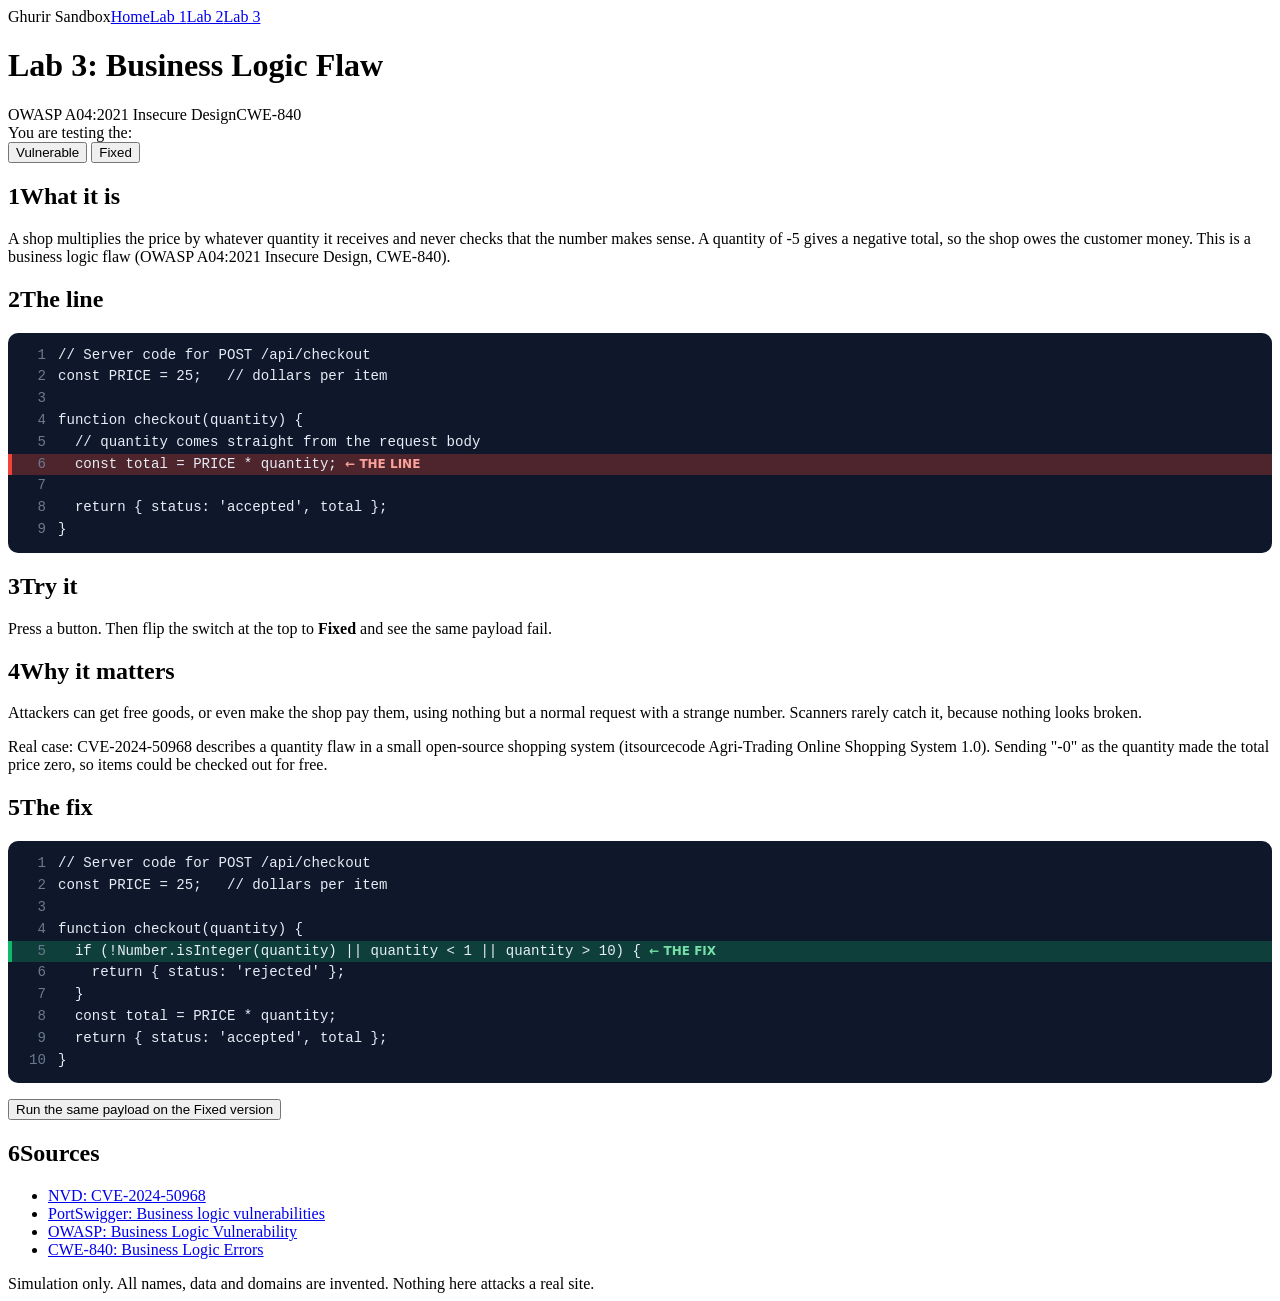
==== lab3.html @ 6415ab6e "Add files via upload" ====
<!doctype html>
<html lang="en">
<head>
<meta charset="utf-8">
<meta name="viewport" content="width=device-width, initial-scale=1">
<title>Lab 3 - Business Logic Flaw | Ghurir Sandbox</title>
<link rel="stylesheet" href="css/style.css">
<style>
/* Safety net for the two code boxes (same look as css/style.css), so the red and green
   highlighted lines still work if the shared stylesheet changes its class names. */
#code-vuln, #code-fixed { background:#0f172a; color:#e6edf6; border-radius:10px; padding:12px 0; margin:0 0 12px; overflow-x:auto; font-size:.88rem; line-height:1.55; font-family:ui-monospace,SFMono-Regular,Menlo,Consolas,monospace; }
#code-vuln .ln, #code-fixed .ln { display:flex; padding:0 14px 0 0; white-space:pre; }
#code-vuln .no, #code-fixed .no { width:38px; text-align:right; padding-right:12px; color:#6b7a90; user-select:none; flex:none; }
#code-vuln .ln.hot { background:rgba(240,68,56,.28); box-shadow:inset 4px 0 0 #f04438; }
#code-fixed .ln.hot { background:rgba(18,183,106,.25); box-shadow:inset 4px 0 0 #12b76a; }
#code-vuln .ln.hot .tx::after { content:"  \2190  THE LINE"; color:#fda29b; font-weight:700; font-family:system-ui,sans-serif; font-size:.75rem; }
#code-fixed .ln.hot .tx::after { content:"  \2190  THE FIX"; color:#75e0a7; font-weight:700; font-family:system-ui,sans-serif; font-size:.75rem; }
</style>
</head>
<body>
<nav><span class="brand">Ghurir Sandbox</span><a href="index.html">Home</a><a href="lab1.html">Lab 1</a><a href="lab2.html">Lab 2</a><a href="lab3.html" class=active>Lab 3</a></nav>
<main>
  <h1>Lab 3: Business Logic Flaw</h1>
  <div class="tags"><span class="tag">OWASP A04:2021 Insecure Design</span><span class="tag">CWE-840</span></div>

  <div class="modebar">
    <span class="label">You are testing the:</span>
    <div class="switch" role="group" aria-label="Choose version">
      <button type="button" class="mode-btn" data-mode="vulnerable" aria-pressed="true">Vulnerable</button>
      <button type="button" class="mode-btn" data-mode="fixed" aria-pressed="false">Fixed</button>
    </div>
  </div>

  <section class="card">
    <h2><span class="step">1</span>What it is</h2>
    <p>A shop multiplies the price by whatever quantity it receives and never checks that the number makes sense. A quantity of -5 gives a negative total, so the shop owes the customer money. This is a business logic flaw (OWASP A04:2021 Insecure Design, CWE-840).</p>
  </section>

  <section class="card">
    <h2><span class="step">2</span>The line</h2>
    <pre class="code" id="code-vuln" aria-label="Vulnerable code"><div class="ln"><span class="no">1</span><span class="tx">// Server code for POST /api/checkout</span></div><div class="ln"><span class="no">2</span><span class="tx">const PRICE = 25;   // dollars per item</span></div><div class="ln"><span class="no">3</span><span class="tx"> </span></div><div class="ln"><span class="no">4</span><span class="tx">function checkout(quantity) {</span></div><div class="ln"><span class="no">5</span><span class="tx">  // quantity comes straight from the request body</span></div><div class="ln hot"><span class="no">6</span><span class="tx">  const total = PRICE * quantity;</span></div><div class="ln"><span class="no">7</span><span class="tx"> </span></div><div class="ln"><span class="no">8</span><span class="tx">  return { status: 'accepted', total };</span></div><div class="ln"><span class="no">9</span><span class="tx">}</span></div></pre>
    <p class="why" id="why-vuln"></p>
  </section>

  <section class="card" id="try-it">
    <h2><span class="step">3</span>Try it</h2>
    <p>Press a button. Then flip the switch at the top to <b>Fixed</b> and see the same payload fail.</p>
    <div id="payloads"></div>
    <div id="output" class="out empty" aria-live="polite"></div>
  </section>

  <section class="card">
    <h2><span class="step">4</span>Why it matters</h2>
    <p>Attackers can get free goods, or even make the shop pay them, using nothing but a normal request with a strange number. Scanners rarely catch it, because nothing looks broken.</p><p>Real case: CVE-2024-50968 describes a quantity flaw in a small open-source shopping system (itsourcecode Agri-Trading Online Shopping System 1.0). Sending &quot;-0&quot; as the quantity made the total price zero, so items could be checked out for free.</p>
  </section>

  <section class="card">
    <h2><span class="step">5</span>The fix</h2>
    <pre class="code" id="code-fixed" aria-label="Fixed code"><div class="ln"><span class="no">1</span><span class="tx">// Server code for POST /api/checkout</span></div><div class="ln"><span class="no">2</span><span class="tx">const PRICE = 25;   // dollars per item</span></div><div class="ln"><span class="no">3</span><span class="tx"> </span></div><div class="ln"><span class="no">4</span><span class="tx">function checkout(quantity) {</span></div><div class="ln hot fixline"><span class="no">5</span><span class="tx">  if (!Number.isInteger(quantity) || quantity &lt; 1 || quantity &gt; 10) {</span></div><div class="ln"><span class="no">6</span><span class="tx">    return { status: 'rejected' };</span></div><div class="ln"><span class="no">7</span><span class="tx">  }</span></div><div class="ln"><span class="no">8</span><span class="tx">  const total = PRICE * quantity;</span></div><div class="ln"><span class="no">9</span><span class="tx">  return { status: 'accepted', total };</span></div><div class="ln"><span class="no">10</span><span class="tx">}</span></div></pre>
    <p class="why fixwhy" id="why-fixed"></p>
    <button type="button" class="cta" id="run-fixed">Run the same payload on the Fixed version</button>
  </section>

  <section class="card">
    <h2><span class="step">6</span>Sources</h2>
    <ul class="sources"><li><a href="https://nvd.nist.gov/vuln/detail/CVE-2024-50968" target="_blank" rel="noopener noreferrer">NVD: CVE-2024-50968</a></li><li><a href="https://portswigger.net/web-security/logic-flaws" target="_blank" rel="noopener noreferrer">PortSwigger: Business logic vulnerabilities</a></li><li><a href="https://owasp.org/www-community/vulnerabilities/Business_logic_vulnerability" target="_blank" rel="noopener noreferrer">OWASP: Business Logic Vulnerability</a></li><li><a href="https://cwe.mitre.org/data/definitions/840.html" target="_blank" rel="noopener noreferrer">CWE-840: Business Logic Errors</a></li></ul>
  </section>
</main>
<footer>Simulation only. All names, data and domains are invented. Nothing here attacks a real site.</footer>
<script src="js/lab-ui.js"></script>
<script src="js/lab3.js"></script>
</body>
</html>
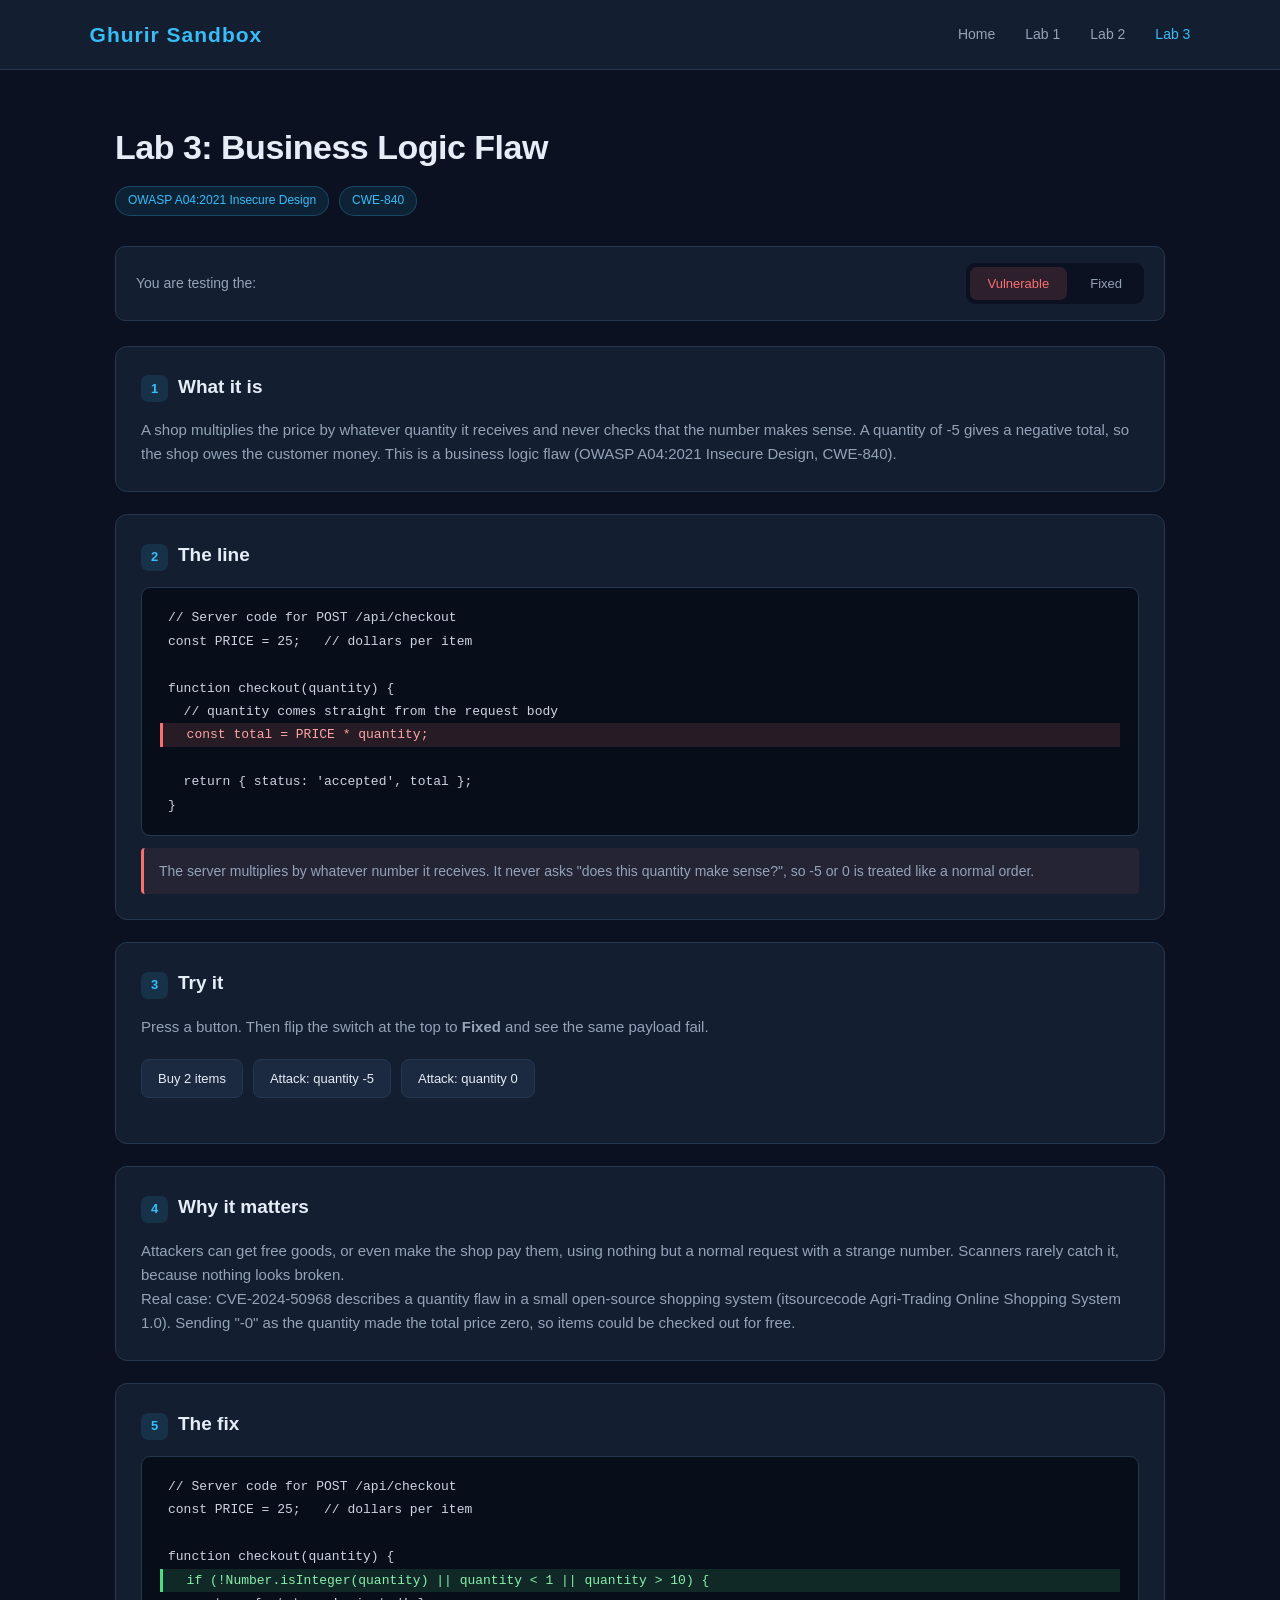
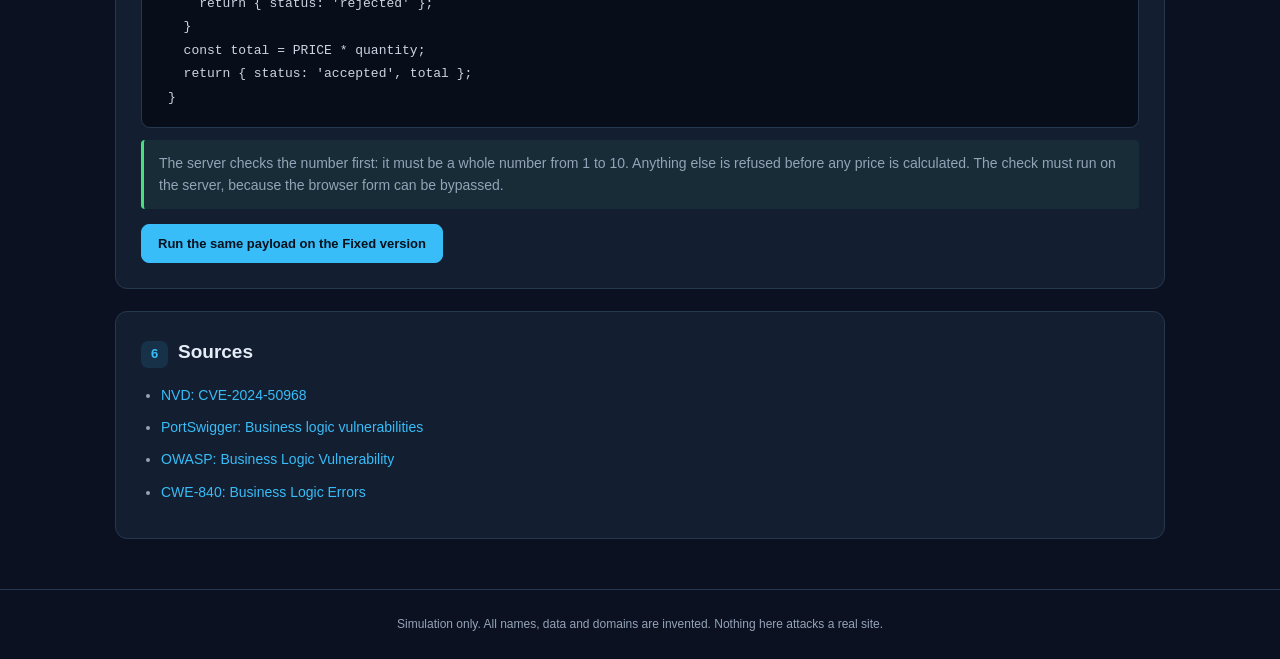
==== commit c6ee6f69: "Add files via upload" ====
--- a/lab3.html
+++ b/lab3.html
@@ -5,17 +5,6 @@
 <meta name="viewport" content="width=device-width, initial-scale=1">
 <title>Lab 3 - Business Logic Flaw | Ghurir Sandbox</title>
 <link rel="stylesheet" href="css/style.css">
-<style>
-/* Safety net for the two code boxes (same look as css/style.css), so the red and green
-   highlighted lines still work if the shared stylesheet changes its class names. */
-#code-vuln, #code-fixed { background:#0f172a; color:#e6edf6; border-radius:10px; padding:12px 0; margin:0 0 12px; overflow-x:auto; font-size:.88rem; line-height:1.55; font-family:ui-monospace,SFMono-Regular,Menlo,Consolas,monospace; }
-#code-vuln .ln, #code-fixed .ln { display:flex; padding:0 14px 0 0; white-space:pre; }
-#code-vuln .no, #code-fixed .no { width:38px; text-align:right; padding-right:12px; color:#6b7a90; user-select:none; flex:none; }
-#code-vuln .ln.hot { background:rgba(240,68,56,.28); box-shadow:inset 4px 0 0 #f04438; }
-#code-fixed .ln.hot { background:rgba(18,183,106,.25); box-shadow:inset 4px 0 0 #12b76a; }
-#code-vuln .ln.hot .tx::after { content:"  \2190  THE LINE"; color:#fda29b; font-weight:700; font-family:system-ui,sans-serif; font-size:.75rem; }
-#code-fixed .ln.hot .tx::after { content:"  \2190  THE FIX"; color:#75e0a7; font-weight:700; font-family:system-ui,sans-serif; font-size:.75rem; }
-</style>
 </head>
 <body>
 <nav><span class="brand">Ghurir Sandbox</span><a href="index.html">Home</a><a href="lab1.html">Lab 1</a><a href="lab2.html">Lab 2</a><a href="lab3.html" class=active>Lab 3</a></nav>
@@ -38,7 +27,7 @@
 
   <section class="card">
     <h2><span class="step">2</span>The line</h2>
-    <pre class="code" id="code-vuln" aria-label="Vulnerable code"><div class="ln"><span class="no">1</span><span class="tx">// Server code for POST /api/checkout</span></div><div class="ln"><span class="no">2</span><span class="tx">const PRICE = 25;   // dollars per item</span></div><div class="ln"><span class="no">3</span><span class="tx"> </span></div><div class="ln"><span class="no">4</span><span class="tx">function checkout(quantity) {</span></div><div class="ln"><span class="no">5</span><span class="tx">  // quantity comes straight from the request body</span></div><div class="ln hot"><span class="no">6</span><span class="tx">  const total = PRICE * quantity;</span></div><div class="ln"><span class="no">7</span><span class="tx"> </span></div><div class="ln"><span class="no">8</span><span class="tx">  return { status: 'accepted', total };</span></div><div class="ln"><span class="no">9</span><span class="tx">}</span></div></pre>
+    <pre class="code" id="code-vuln" aria-label="Vulnerable code"></pre>
     <p class="why" id="why-vuln"></p>
   </section>
 
@@ -56,7 +45,7 @@
 
   <section class="card">
     <h2><span class="step">5</span>The fix</h2>
-    <pre class="code" id="code-fixed" aria-label="Fixed code"><div class="ln"><span class="no">1</span><span class="tx">// Server code for POST /api/checkout</span></div><div class="ln"><span class="no">2</span><span class="tx">const PRICE = 25;   // dollars per item</span></div><div class="ln"><span class="no">3</span><span class="tx"> </span></div><div class="ln"><span class="no">4</span><span class="tx">function checkout(quantity) {</span></div><div class="ln hot fixline"><span class="no">5</span><span class="tx">  if (!Number.isInteger(quantity) || quantity &lt; 1 || quantity &gt; 10) {</span></div><div class="ln"><span class="no">6</span><span class="tx">    return { status: 'rejected' };</span></div><div class="ln"><span class="no">7</span><span class="tx">  }</span></div><div class="ln"><span class="no">8</span><span class="tx">  const total = PRICE * quantity;</span></div><div class="ln"><span class="no">9</span><span class="tx">  return { status: 'accepted', total };</span></div><div class="ln"><span class="no">10</span><span class="tx">}</span></div></pre>
+    <pre class="code" id="code-fixed" aria-label="Fixed code"></pre>
     <p class="why fixwhy" id="why-fixed"></p>
     <button type="button" class="cta" id="run-fixed">Run the same payload on the Fixed version</button>
   </section>
--- a/css/style.css
+++ b/css/style.css
@@ -0,0 +1,658 @@
+
+/* ==============================
+   1. Global styles
+============================== */
+
+:root {
+    --bg: #0b1120;
+    --surface: #131e30;
+    --surface-light: #1b2a40;
+    --border: #263750;
+    --text: #e5edf7;
+    --muted: #94a3b8;
+    --accent: #38bdf8;
+    --accent-hover: #0ea5e9;
+    --red: #f87171;
+    --green: #4ade80;
+}
+
+* {
+    margin: 0;
+    padding: 0;
+    box-sizing: border-box;
+}
+
+body {
+    background: var(--bg);
+    color: var(--text);
+    font-family: Arial, Helvetica, sans-serif;
+    line-height: 1.6;
+    min-height: 100vh;
+}
+
+a {
+    color: var(--accent);
+    text-decoration: none;
+}
+
+a:hover {
+    color: var(--accent-hover);
+}
+
+/* ==============================
+   2. Navigation
+============================== */
+
+nav {
+    min-height: 70px;
+    padding: 0 7%;
+    display: flex;
+    align-items: center;
+    gap: 30px;
+    background: var(--surface);
+    border-bottom: 1px solid var(--border);
+}
+
+.brand {
+    font-size: 21px;
+    font-weight: bold;
+    color: var(--accent);
+    margin-right: auto;
+    letter-spacing: 1px;
+}
+
+nav a {
+    color: var(--muted);
+    font-size: 14px;
+    transition: color 0.2s;
+}
+
+nav a:hover,
+nav a.active {
+    color: var(--accent);
+}
+
+/* ==============================
+   3. Main content
+============================== */
+
+main {
+    width: 86%;
+    max-width: 1050px;
+    margin: 50px auto;
+}
+
+h1 {
+    font-size: 34px;
+    margin-bottom: 12px;
+    letter-spacing: -0.5px;
+}
+
+h2 {
+    font-size: 19px;
+    margin-bottom: 16px;
+}
+
+p {
+    color: var(--muted);
+    font-size: 15px;
+}
+
+.tags {
+    display: flex;
+    flex-wrap: wrap;
+    gap: 10px;
+    margin-bottom: 30px;
+}
+
+.tag {
+    background: rgba(56, 189, 248, 0.10);
+    color: var(--accent);
+    border: 1px solid rgba(56, 189, 248, 0.25);
+    border-radius: 20px;
+    padding: 4px 12px;
+    font-size: 12px;
+}
+
+/* ==============================
+   4. Cards and sections
+============================== */
+
+.card {
+    background: var(--surface);
+    border: 1px solid var(--border);
+    border-radius: 12px;
+    padding: 25px;
+    margin-bottom: 22px;
+    transition: border-color 0.2s;
+}
+
+.card:hover {
+    border-color: #38516e;
+}
+
+.step {
+    display: inline-flex;
+    align-items: center;
+    justify-content: center;
+    width: 27px;
+    height: 27px;
+    border-radius: 7px;
+    background: rgba(56, 189, 248, 0.12);
+    color: var(--accent);
+    font-size: 13px;
+    margin-right: 10px;
+}
+
+/* ==============================
+   5. Vulnerable / Fixed switch
+============================== */
+
+.modebar {
+    display: flex;
+    align-items: center;
+    justify-content: space-between;
+    flex-wrap: wrap;
+    gap: 15px;
+    padding: 16px 20px;
+    margin-bottom: 25px;
+    background: var(--surface);
+    border: 1px solid var(--border);
+    border-radius: 10px;
+}
+
+.label {
+    color: var(--muted);
+    font-size: 14px;
+}
+
+.switch {
+    display: flex;
+    gap: 5px;
+    padding: 4px;
+    background: var(--bg);
+    border-radius: 9px;
+}
+
+.mode-btn {
+    border: none;
+    border-radius: 7px;
+    padding: 9px 18px;
+    background: transparent;
+    color: var(--muted);
+    cursor: pointer;
+    font-size: 13px;
+    transition: 0.2s;
+}
+
+.mode-btn[data-mode="vulnerable"][aria-pressed="true"] {
+    background: rgba(248, 113, 113, 0.15);
+    color: var(--red);
+}
+
+.mode-btn[data-mode="fixed"][aria-pressed="true"] {
+    background: rgba(74, 222, 128, 0.15);
+    color: var(--green);
+}
+
+/* ==============================
+   6. Code blocks
+============================== */
+
+.code {
+    background: #080e19;
+    border: 1px solid var(--border);
+    border-radius: 9px;
+    padding: 18px;
+    margin: 12px 0;
+    overflow-x: auto;
+    color: #cbd5e1;
+    font-family: "Courier New", monospace;
+    font-size: 13px;
+    line-height: 1.8;
+    white-space: pre;
+}
+
+.code-line {
+    display: block;
+    padding: 0 8px;
+    min-height: 23px;
+}
+
+.code-line.hot {
+    background: rgba(248, 113, 113, 0.13);
+    border-left: 3px solid var(--red);
+    color: #fca5a5;
+}
+
+.code-line.fixed-hot {
+    background: rgba(74, 222, 128, 0.13);
+    border-left: 3px solid var(--green);
+    color: #86efac;
+}
+
+.why {
+    padding: 12px 15px;
+    background: rgba(248, 113, 113, 0.07);
+    border-left: 3px solid var(--red);
+    border-radius: 4px;
+    font-size: 14px;
+}
+
+.fixwhy {
+    background: rgba(74, 222, 128, 0.07);
+    border-left-color: var(--green);
+}
+
+/* ==============================
+   7. Payload buttons
+============================== */
+
+#payloads {
+    display: flex;
+    flex-wrap: wrap;
+    gap: 10px;
+    margin: 20px 0;
+}
+
+.payload-btn,
+.cta {
+    border: 1px solid var(--border);
+    border-radius: 8px;
+    padding: 11px 16px;
+    background: var(--surface-light);
+    color: var(--text);
+    cursor: pointer;
+    font-size: 13px;
+    transition: 0.2s;
+}
+
+.payload-btn:hover {
+    border-color: var(--accent);
+    color: var(--accent);
+}
+
+.payload-btn.selected {
+    border-color: var(--accent);
+    background: rgba(56, 189, 248, 0.10);
+}
+
+/* ==============================
+   8. Result panel
+============================== */
+
+.out {
+    background: #080e19;
+    border: 1px solid var(--border);
+    border-radius: 9px;
+    padding: 20px;
+    margin-top: 15px;
+    overflow-wrap: anywhere;
+}
+
+.out.empty {
+    display: none;
+}
+
+.out h3 {
+    font-size: 16px;
+    margin-bottom: 12px;
+}
+
+.out p,
+.out pre {
+    font-size: 13px;
+    margin-bottom: 7px;
+}
+
+.out.bad {
+    border-color: var(--red);
+}
+
+.out.bad h3 {
+    color: var(--red);
+}
+
+.out.good {
+    border-color: var(--green);
+}
+
+.out.good h3 {
+    color: var(--green);
+}
+
+.out.neutral {
+    border-color: var(--accent);
+}
+
+.out.neutral h3 {
+    color: var(--accent);
+}
+
+.out pre {
+    white-space: pre-wrap;
+    color: var(--muted);
+    font-family: "Courier New", monospace;
+}
+
+/* ==============================
+   9. Buttons and sources
+============================== */
+
+.cta {
+    margin-top: 15px;
+    background: var(--accent);
+    color: #07111e;
+    border-color: var(--accent);
+    font-weight: bold;
+}
+
+.cta:hover {
+    background: var(--accent-hover);
+}
+
+.sources {
+    padding-left: 20px;
+}
+
+.sources li {
+    margin: 10px 0;
+    color: var(--muted);
+    font-size: 14px;
+}
+
+footer {
+    border-top: 1px solid var(--border);
+    text-align: center;
+    padding: 25px;
+    color: var(--muted);
+    font-size: 12px;
+}
+
+/* ==============================
+   10. Responsive layout
+============================== */
+
+@media (max-width: 650px) {
+    nav {
+        padding: 15px 5%;
+        gap: 14px;
+        flex-wrap: wrap;
+    }
+
+    .brand {
+        width: 100%;
+        margin-bottom: 5px;
+    }
+
+    main {
+        width: 92%;
+        margin: 30px auto;
+    }
+
+    h1 {
+        font-size: 27px;
+    }
+
+    .card {
+        padding: 18px;
+    }
+
+    .modebar {
+        align-items: flex-start;
+        flex-direction: column;
+    }
+
+    .code {
+        font-size: 12px;
+    }
+}
+
+
+/* ==============================
+   11. Home page
+============================== */
+
+.brand-dot {
+    color: var(--text);
+}
+
+.hero {
+    padding: 75px 0 65px;
+    border-bottom: 1px solid var(--border);
+}
+
+.hero-label,
+.section-label {
+    color: var(--accent);
+    font-size: 11px;
+    font-weight: bold;
+    letter-spacing: 2px;
+}
+
+.hero h1 {
+    font-size: clamp(36px, 5vw, 58px);
+    line-height: 1.2;
+    margin: 22px 0;
+}
+
+.highlight {
+    color: var(--accent);
+}
+
+.hero > p {
+    max-width: 600px;
+    font-size: 16px;
+}
+
+.hero-actions {
+    display: flex;
+    align-items: center;
+    gap: 25px;
+    margin-top: 28px;
+}
+
+.hero-actions .cta {
+    display: inline-block;
+    margin: 0;
+}
+
+.secondary-link {
+    font-size: 14px;
+}
+
+.hero-info {
+    display: flex;
+    flex-wrap: wrap;
+    gap: 25px;
+    margin-top: 45px;
+    color: var(--muted);
+    font-size: 12px;
+}
+
+.hero-info span::before {
+    content: "✓";
+    color: var(--green);
+    margin-right: 8px;
+}
+
+/* Labs */
+
+.labs-section {
+    padding: 65px 0;
+}
+
+.section-heading {
+    display: flex;
+    align-items: center;
+    justify-content: space-between;
+    gap: 20px;
+    margin-bottom: 28px;
+}
+
+.section-heading h2,
+.about-section h2 {
+    font-size: 28px;
+    margin: 8px 0;
+}
+
+.section-heading p {
+    font-size: 14px;
+}
+
+.lab-count {
+    color: var(--muted);
+    font-size: 11px;
+    letter-spacing: 1px;
+}
+
+.lab-grid {
+    display: grid;
+    grid-template-columns: repeat(3, 1fr);
+    gap: 20px;
+}
+
+.lab-card {
+    display: flex;
+    flex-direction: column;
+    min-height: 280px;
+    padding: 24px;
+    background: var(--surface);
+    border: 1px solid var(--border);
+    border-radius: 12px;
+    transition: 0.25s;
+}
+
+.lab-card:hover {
+    transform: translateY(-5px);
+    border-color: var(--accent);
+    background: var(--surface-light);
+}
+
+.lab-card-top {
+    display: flex;
+    justify-content: space-between;
+    align-items: center;
+    margin-bottom: 28px;
+}
+
+.lab-number {
+    color: var(--muted);
+    font-size: 13px;
+}
+
+.lab-icon {
+    display: flex;
+    align-items: center;
+    justify-content: center;
+    width: 38px;
+    height: 38px;
+    border-radius: 9px;
+    background: rgba(56, 189, 248, 0.10);
+    color: var(--accent);
+    font-size: 23px;
+}
+
+.lab-category {
+    color: var(--accent);
+    font-size: 10px;
+    letter-spacing: 1px;
+}
+
+.lab-card h3 {
+    color: var(--text);
+    font-size: 19px;
+    margin: 9px 0;
+}
+
+.lab-card p {
+    font-size: 13px;
+    margin-bottom: 25px;
+}
+
+.lab-link {
+    margin-top: auto;
+    color: var(--accent);
+    font-size: 13px;
+    font-weight: bold;
+}
+
+.lab-link span {
+    margin-left: 5px;
+}
+
+/* About */
+
+.about-section {
+    padding: 55px 0 70px;
+    border-top: 1px solid var(--border);
+}
+
+.about-section > p {
+    max-width: 700px;
+    margin-bottom: 30px;
+}
+
+.feature-grid {
+    display: grid;
+    grid-template-columns: repeat(3, 1fr);
+    gap: 20px;
+}
+
+.feature-item {
+    padding: 22px;
+    background: var(--surface);
+    border: 1px solid var(--border);
+    border-radius: 10px;
+}
+
+.feature-number {
+    color: var(--accent);
+    font-size: 12px;
+    font-weight: bold;
+}
+
+.feature-item h3 {
+    font-size: 17px;
+    margin: 10px 0;
+}
+
+.feature-item p {
+    font-size: 13px;
+}
+
+/* Footer */
+
+footer .footer-brand {
+    color: var(--accent);
+    font-size: 18px;
+    font-weight: bold;
+    letter-spacing: 1px;
+}
+
+footer p {
+    margin-top: 5px;
+}
+
+/* Mobile */
+
+@media (max-width: 750px) {
+    .lab-grid,
+    .feature-grid {
+        grid-template-columns: 1fr;
+    }
+
+    .hero {
+        padding: 45px 0;
+    }
+
+    .section-heading {
+        align-items: flex-start;
+        flex-direction: column;
+    }
+
+    .hero-info {
+        gap: 12px;
+        flex-direction: column;
+    }
+}
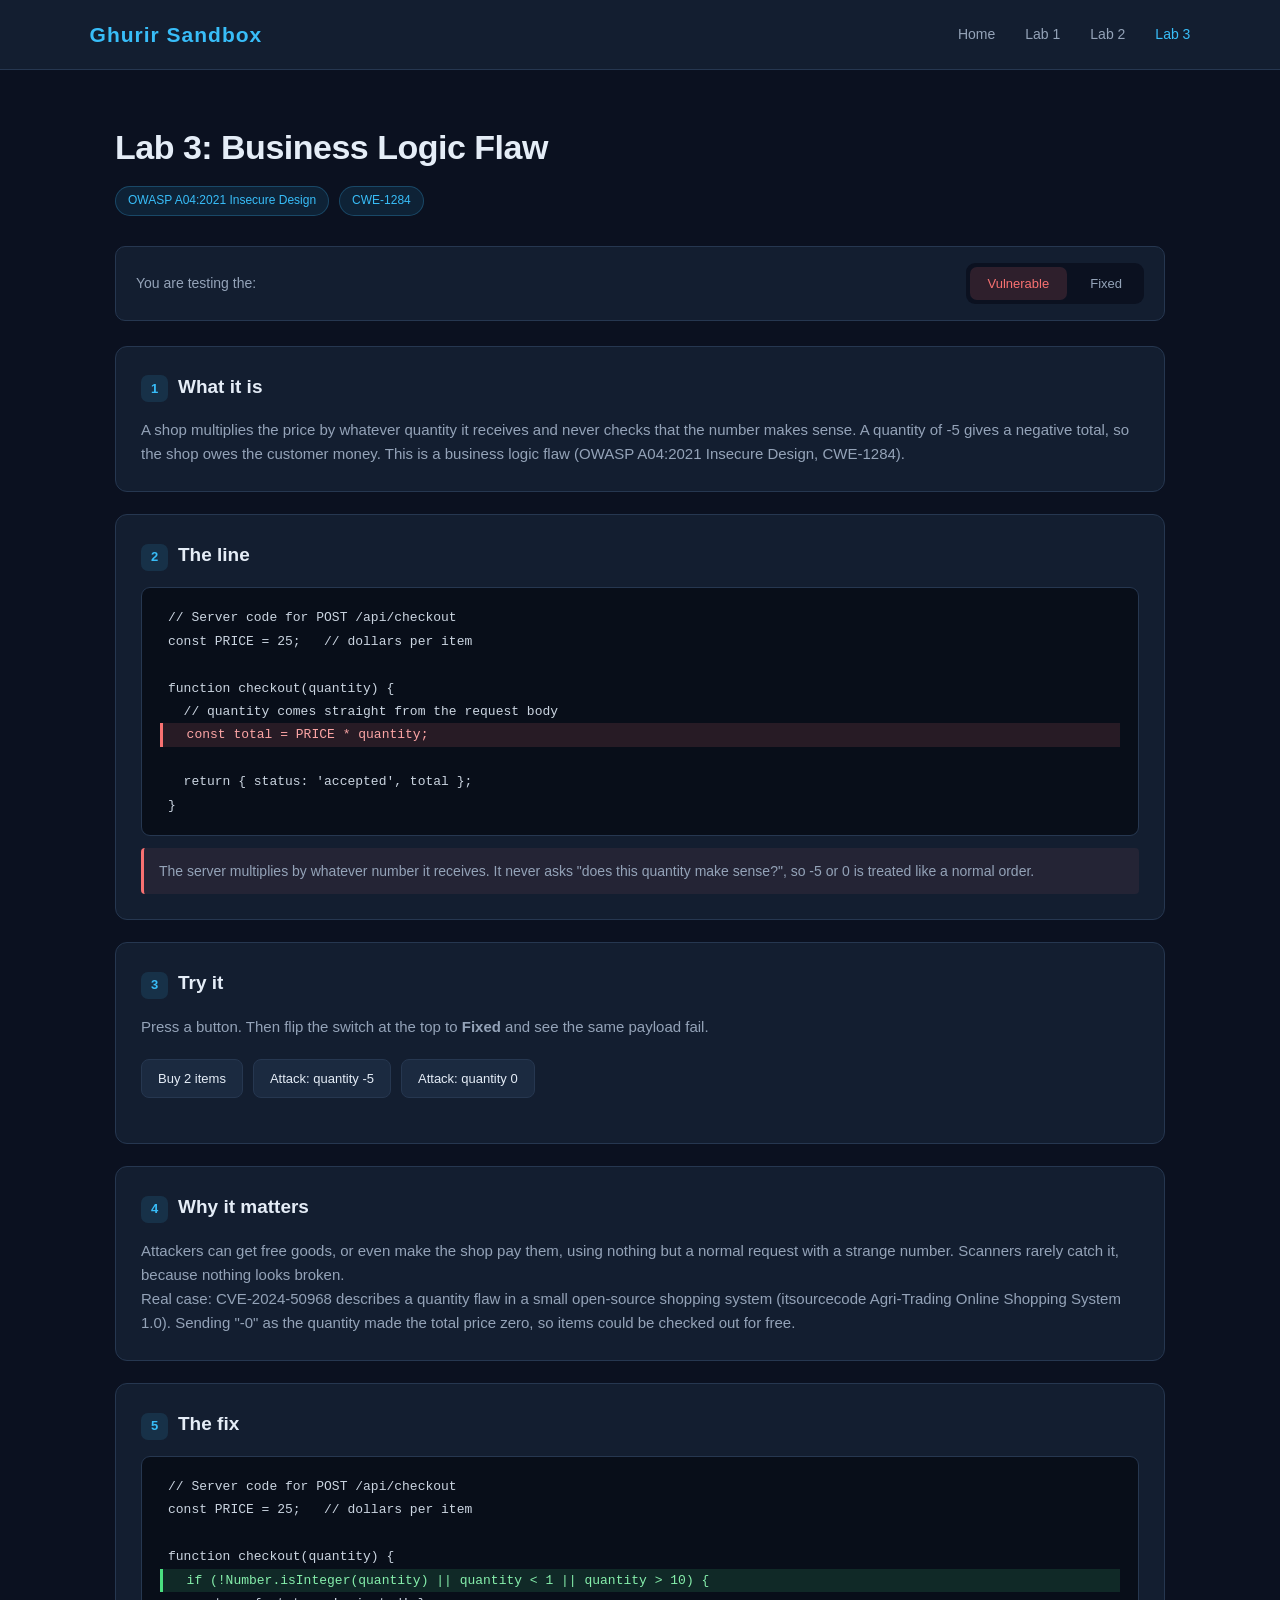
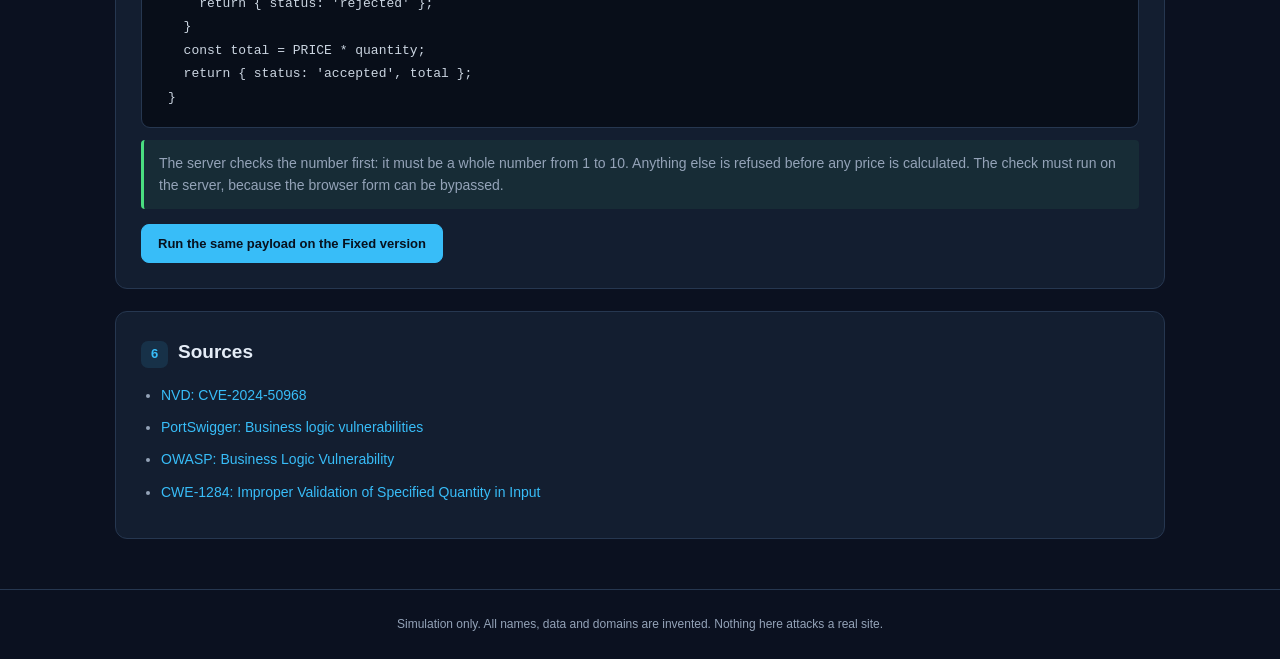
==== commit e42cba54: "Add files via upload" ====
--- a/lab3.html
+++ b/lab3.html
@@ -10,7 +10,7 @@
 <nav><span class="brand">Ghurir Sandbox</span><a href="index.html">Home</a><a href="lab1.html">Lab 1</a><a href="lab2.html">Lab 2</a><a href="lab3.html" class=active>Lab 3</a></nav>
 <main>
   <h1>Lab 3: Business Logic Flaw</h1>
-  <div class="tags"><span class="tag">OWASP A04:2021 Insecure Design</span><span class="tag">CWE-840</span></div>
+  <div class="tags"><span class="tag">OWASP A04:2021 Insecure Design</span><span class="tag">CWE-1284</span></div>
 
   <div class="modebar">
     <span class="label">You are testing the:</span>
@@ -22,7 +22,7 @@
 
   <section class="card">
     <h2><span class="step">1</span>What it is</h2>
-    <p>A shop multiplies the price by whatever quantity it receives and never checks that the number makes sense. A quantity of -5 gives a negative total, so the shop owes the customer money. This is a business logic flaw (OWASP A04:2021 Insecure Design, CWE-840).</p>
+    <p>A shop multiplies the price by whatever quantity it receives and never checks that the number makes sense. A quantity of -5 gives a negative total, so the shop owes the customer money. This is a business logic flaw (OWASP A04:2021 Insecure Design, CWE-1284).</p>
   </section>
 
   <section class="card">
@@ -52,7 +52,7 @@
 
   <section class="card">
     <h2><span class="step">6</span>Sources</h2>
-    <ul class="sources"><li><a href="https://nvd.nist.gov/vuln/detail/CVE-2024-50968" target="_blank" rel="noopener noreferrer">NVD: CVE-2024-50968</a></li><li><a href="https://portswigger.net/web-security/logic-flaws" target="_blank" rel="noopener noreferrer">PortSwigger: Business logic vulnerabilities</a></li><li><a href="https://owasp.org/www-community/vulnerabilities/Business_logic_vulnerability" target="_blank" rel="noopener noreferrer">OWASP: Business Logic Vulnerability</a></li><li><a href="https://cwe.mitre.org/data/definitions/840.html" target="_blank" rel="noopener noreferrer">CWE-840: Business Logic Errors</a></li></ul>
+    <ul class="sources"><li><a href="https://nvd.nist.gov/vuln/detail/CVE-2024-50968" target="_blank" rel="noopener noreferrer">NVD: CVE-2024-50968</a></li><li><a href="https://portswigger.net/web-security/logic-flaws" target="_blank" rel="noopener noreferrer">PortSwigger: Business logic vulnerabilities</a></li><li><a href="https://owasp.org/www-community/vulnerabilities/Business_logic_vulnerability" target="_blank" rel="noopener noreferrer">OWASP: Business Logic Vulnerability</a></li><li><a href="https://cwe.mitre.org/data/definitions/1284.html" target="_blank" rel="noopener noreferrer">CWE-1284: Improper Validation of Specified Quantity in Input</a></li></ul>
   </section>
 </main>
 <footer>Simulation only. All names, data and domains are invented. Nothing here attacks a real site.</footer>
